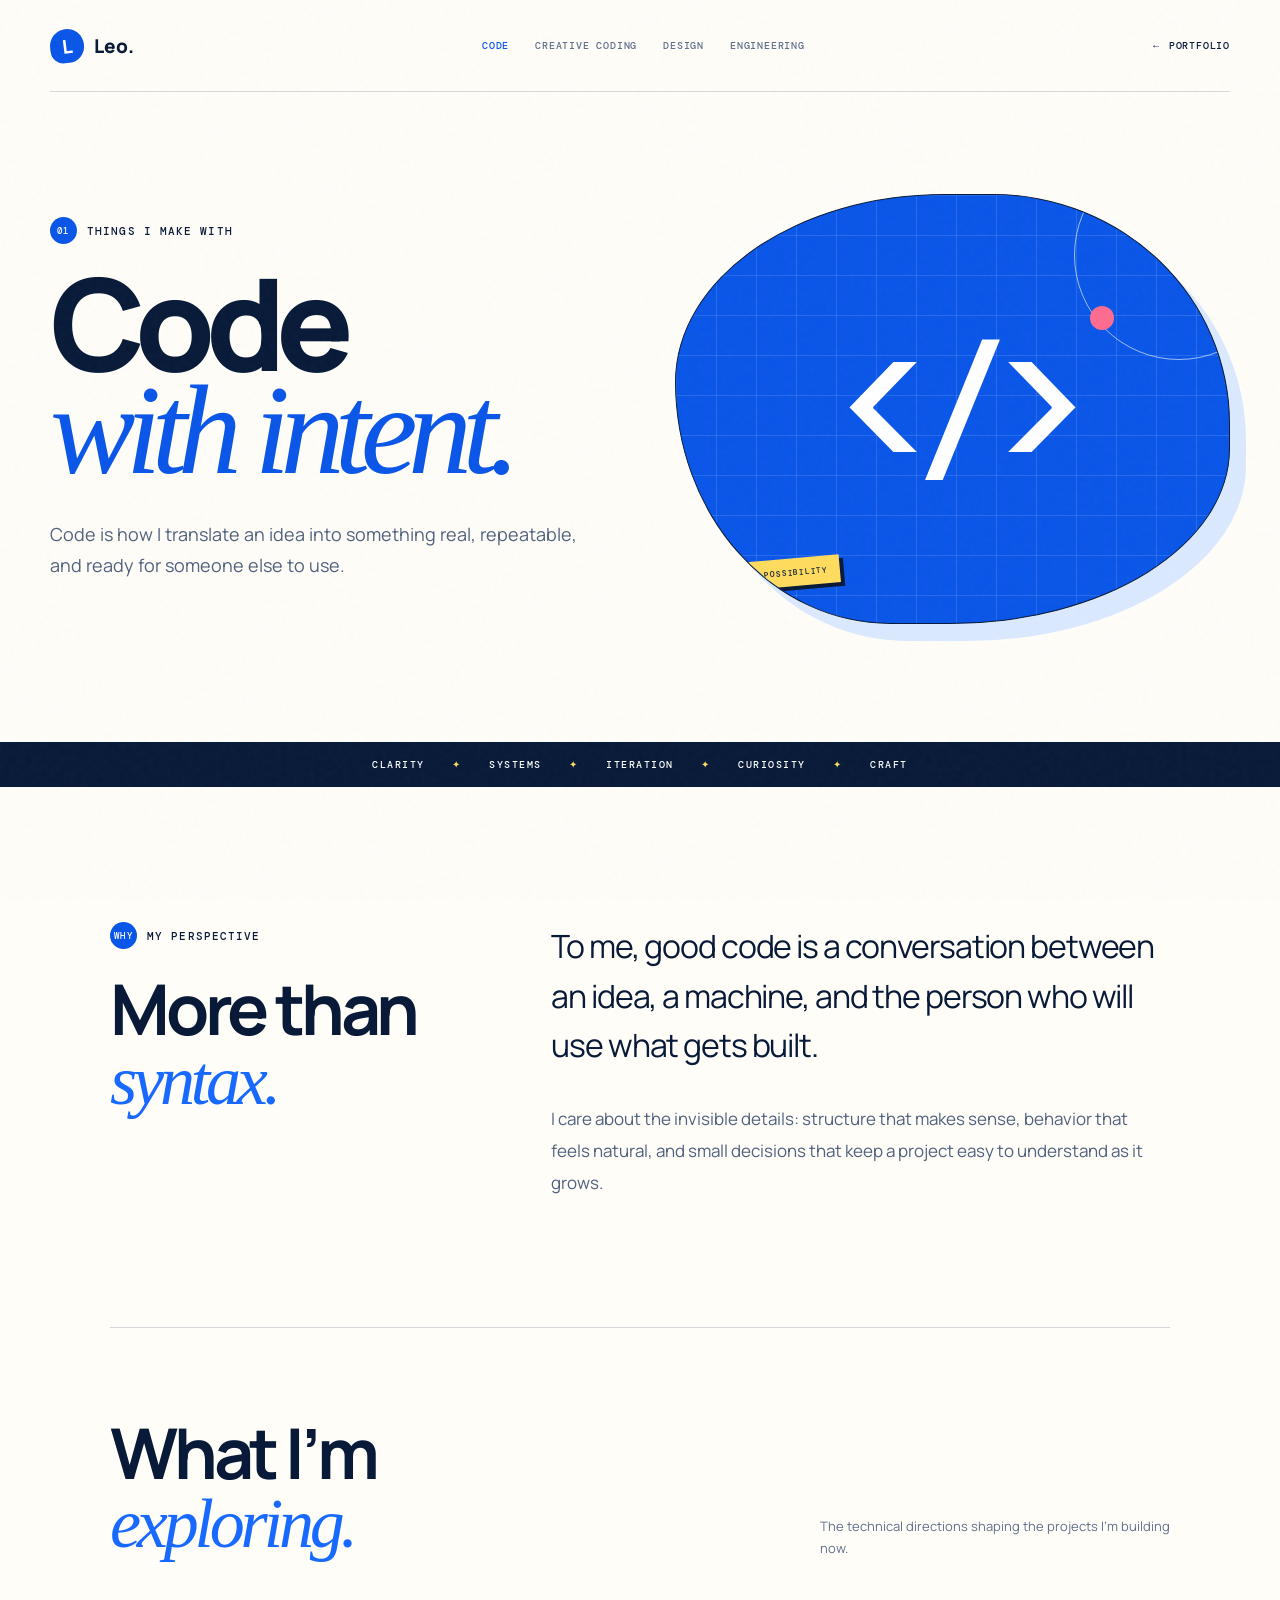
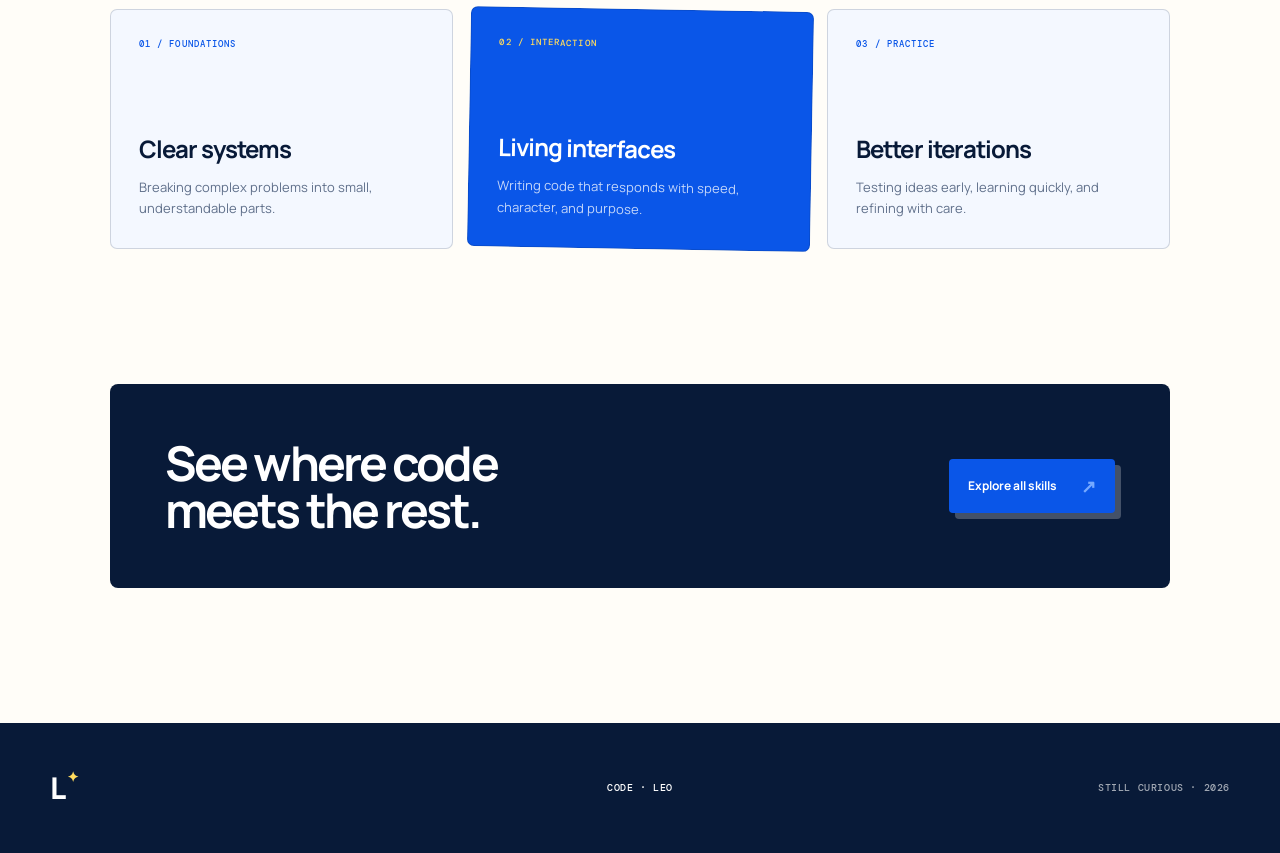
==== code.html @ 05eb2229 "Add interactive skill detail pages" ====
<!doctype html>
<html lang="en">
  <head>
    <meta charset="UTF-8" />
    <meta name="viewport" content="width=device-width, initial-scale=1.0" />
    <meta name="description" content="Leo's approach to code: clear systems, thoughtful logic, and ideas made real." />
    <title>Code — Leo</title>
    <link rel="preconnect" href="https://fonts.googleapis.com" />
    <link rel="preconnect" href="https://fonts.gstatic.com" crossorigin />
    <link href="https://fonts.googleapis.com/css2?family=DM+Mono:wght@400;500&family=Manrope:wght@400;500;600;700;800&display=swap" rel="stylesheet" />
    <link rel="stylesheet" href="styles.css" />
    <link rel="stylesheet" href="subject.css" />
  </head>
  <body class="subject-page code">
    <div class="page-noise" aria-hidden="true"></div>
    <header class="subject-header">
      <a class="brand" href="index.html" aria-label="Leo, return home"><span class="brand-mark">L</span><span>Leo.</span></a>
      <nav class="topic-nav" aria-label="Subject navigation">
        <a href="code.html" aria-current="page">Code</a><a href="creative-coding.html">Creative coding</a><a href="design.html">Design</a><a href="engineering.html">Engineering</a>
      </nav>
      <a class="back-home" href="index.html#skills" aria-label="Back to portfolio"><span>←</span> Portfolio</a>
    </header>
    <main>
      <section class="subject-hero">
        <div class="reveal">
          <p class="eyebrow"><span>01</span> Things I make with</p>
          <h1>Code<em>with intent.</em></h1>
          <p class="subject-lead">Code is how I translate an idea into something real, repeatable, and ready for someone else to use.</p>
        </div>
        <div class="subject-visual reveal" aria-label="Code illustration">
          <div class="visual-orbit"></div><strong class="mega-symbol">&lt;/&gt;</strong><span class="visual-note">LOGIC → POSSIBILITY</span>
        </div>
      </section>
      <div class="subject-marquee">clarity <span>✦</span> systems <span>✦</span> iteration <span>✦</span> curiosity <span>✦</span> craft</div>
      <section class="subject-content">
        <div class="subject-intro reveal">
          <div><p class="eyebrow"><span>WHY</span> My perspective</p><h2>More than<br /><em>syntax.</em></h2></div>
          <div class="subject-intro-copy">
            <p>To me, good code is a conversation between an idea, a machine, and the person who will use what gets built.</p>
            <p>I care about the invisible details: structure that makes sense, behavior that feels natural, and small decisions that keep a project easy to understand as it grows.</p>
          </div>
        </div>
        <div class="explore-block reveal">
          <div class="explore-heading"><h2>What I’m<br /><em>exploring.</em></h2><p>The technical directions shaping the projects I’m building now.</p></div>
          <div class="explore-grid">
            <article class="explore-card"><span class="mini-label">01 / FOUNDATIONS</span><div><h3>Clear systems</h3><p>Breaking complex problems into small, understandable parts.</p></div></article>
            <article class="explore-card"><span class="mini-label">02 / INTERACTION</span><div><h3>Living interfaces</h3><p>Writing code that responds with speed, character, and purpose.</p></div></article>
            <article class="explore-card"><span class="mini-label">03 / PRACTICE</span><div><h3>Better iterations</h3><p>Testing ideas early, learning quickly, and refining with care.</p></div></article>
          </div>
        </div>
      </section>
      <section class="subject-cta reveal"><h2>See where code<br />meets the rest.</h2><a class="button" href="index.html#skills">Explore all skills <span>↗</span></a></section>
    </main>
    <footer class="subject-footer"><div class="footer-mark">L<span>✦</span></div><p>Code · Leo</p><p>Still curious · <span id="year"></span></p></footer>
    <script src="script.js"></script>
  </body>
</html>
---- styles.css ----
:root {
  --ink: #081a38;
  --blue: #1769ff;
  --blue-dark: #0a48d6;
  --sky: #dcecff;
  --pale: #f4f8ff;
  --paper: #fffdf8;
  --line: rgba(8, 26, 56, 0.16);
  --mono: "DM Mono", monospace;
  --sans: "Manrope", sans-serif;
}

* { box-sizing: border-box; }

html { scroll-behavior: smooth; overflow-x: hidden; }

body {
  margin: 0;
  color: var(--ink);
  background: var(--paper);
  font-family: var(--sans);
  overflow-x: hidden;
}

::selection { color: white; background: var(--blue); }

.page-noise {
  position: fixed;
  inset: 0;
  opacity: .035;
  pointer-events: none;
  z-index: 20;
  background-image: url("data:image/svg+xml,%3Csvg viewBox='0 0 180 180' xmlns='http://www.w3.org/2000/svg'%3E%3Cfilter id='n'%3E%3CfeTurbulence type='fractalNoise' baseFrequency='.9' numOctaves='3' stitchTiles='stitch'/%3E%3C/filter%3E%3Crect width='100%25' height='100%25' filter='url(%23n)' opacity='.8'/%3E%3C/svg%3E");
}

a { color: inherit; text-decoration: none; }

.site-header {
  width: min(1240px, calc(100% - 48px));
  min-height: 92px;
  margin: 0 auto;
  display: flex;
  align-items: center;
  justify-content: space-between;
  border-bottom: 1px solid var(--line);
}

.brand { display: flex; align-items: center; gap: 10px; font-size: 19px; font-weight: 800; }

.brand-mark {
  display: grid;
  place-items: center;
  width: 34px;
  height: 34px;
  color: white;
  background: var(--blue);
  border-radius: 50% 50% 48% 38%;
  transform: rotate(-7deg);
}

nav { display: flex; gap: clamp(22px, 4vw, 52px); font-size: 13px; font-weight: 700; }
nav a { position: relative; }
nav a::after { content: ""; position: absolute; left: 0; bottom: -7px; width: 100%; height: 2px; background: var(--blue); transform: scaleX(0); transform-origin: right; transition: transform .25s ease; }
nav a:hover::after, nav a:focus-visible::after { transform: scaleX(1); transform-origin: left; }

.status-pill {
  display: flex;
  align-items: center;
  gap: 8px;
  padding: 9px 13px;
  border: 1px solid var(--line);
  border-radius: 999px;
  font: 500 10px var(--mono);
  letter-spacing: .04em;
  text-transform: uppercase;
}

.status-dot { width: 7px; height: 7px; background: #21b66f; border-radius: 50%; box-shadow: 0 0 0 4px rgba(33,182,111,.12); animation: pulse 2s infinite; }

.section-shell { width: min(1180px, calc(100% - 48px)); margin: 0 auto; }

.hero { min-height: 710px; padding: 86px 0 100px; display: grid; grid-template-columns: .95fr 1.05fr; gap: 64px; align-items: center; }

.eyebrow { display: flex; align-items: center; gap: 10px; margin: 0 0 25px; font: 500 11px var(--mono); letter-spacing: .1em; text-transform: uppercase; }
.eyebrow span { display: grid; place-items: center; width: 27px; height: 27px; color: white; background: var(--blue); border-radius: 50%; font-size: 9px; }

h1, h2, h3, p { margin-top: 0; }
h1 { margin-bottom: 30px; font-size: clamp(64px, 8.6vw, 118px); line-height: .84; letter-spacing: -.075em; font-weight: 800; }
h1 span { color: var(--blue); }
.scribble-wrap { position: relative; display: inline-block; transform: rotate(-2deg); }
.scribble-wrap::after { content: ""; position: absolute; left: 2%; bottom: -11%; width: 100%; height: 15px; border-top: 4px solid var(--blue); border-radius: 50%; transform: rotate(-1deg); opacity: .55; }

.hero-intro { max-width: 490px; margin-bottom: 34px; color: #40506c; font-size: 17px; line-height: 1.75; }
.hero-intro strong { color: var(--ink); }

.button { display: inline-flex; align-items: center; gap: 24px; padding: 15px 19px; color: white; background: var(--ink); border-radius: 4px; font-size: 12px; font-weight: 700; box-shadow: 6px 6px 0 var(--sky); transition: transform .2s, box-shadow .2s; }
.button span { color: #76a9ff; font-size: 18px; }
.button:hover { transform: translate(3px, 3px); box-shadow: 3px 3px 0 var(--sky); }

.hero-visual { position: relative; padding: 22px 4px 24px 20px; }
.hero-visual::before { content: ""; position: absolute; inset: -14% -8% -7% 2%; background: var(--sky); border-radius: 47% 53% 62% 38% / 52% 42% 58% 48%; transform: rotate(6deg); z-index: -1; }
.code-window { overflow: hidden; background: white; border: 1px solid rgba(8,26,56,.3); border-radius: 8px; box-shadow: 15px 18px 0 rgba(23,105,255,.18), 0 25px 60px rgba(8,26,56,.12); transform: rotate(1deg); }
.window-bar { height: 45px; padding: 0 15px; display: grid; grid-template-columns: 1fr auto 1fr; align-items: center; border-bottom: 1px solid var(--line); color: #66758e; font: 400 9px var(--mono); }
.window-bar > :last-child { text-align: right; }
.window-dots { display: flex; gap: 6px; }
.window-dots i { width: 7px; height: 7px; background: #cbd5e5; border-radius: 50%; }
.canvas { position: relative; height: 335px; overflow: hidden; background: var(--blue); cursor: crosshair; }
.canvas::before { content: ""; position: absolute; inset: 0; background-image: linear-gradient(rgba(255,255,255,.1) 1px, transparent 1px), linear-gradient(90deg, rgba(255,255,255,.1) 1px, transparent 1px); background-size: 34px 34px; }
.canvas-label { position: absolute; left: 34px; bottom: 34px; color: white; }
.canvas-label span { display: block; margin-bottom: 8px; font: 500 8px var(--mono); letter-spacing: .18em; opacity: .75; }
.canvas-label strong { font-size: clamp(21px, 3vw, 36px); letter-spacing: -.04em; }
.shape { position: absolute; display: block; transition: transform .18s ease-out; }
.shape-circle { width: 110px; height: 110px; top: 44px; left: 54px; background: #ffdc5e; border-radius: 50%; }
.shape-square { width: 86px; height: 86px; top: 72px; right: 52px; background: #ff6c8f; transform: rotate(14deg); }
.shape-pill { width: 155px; height: 40px; top: 188px; right: 52px; background: white; border-radius: 99px; transform: rotate(-20deg); }
.shape-ring { width: 62px; height: 62px; top: 185px; left: 116px; border: 14px solid #6ef2cb; border-radius: 50%; }
.cursor-bubble { position: absolute; top: 120px; left: 50%; display: grid; place-items: center; width: 52px; height: 52px; color: var(--blue); background: white; border-radius: 50%; font-size: 20px; box-shadow: 0 8px 24px rgba(8,26,56,.2); transform: translate(-50%, -50%); pointer-events: none; transition: left .12s ease-out, top .12s ease-out; }
.code-line { min-height: 37px; display: grid; grid-template-columns: 44px 1fr; align-items: center; border-top: 1px solid var(--line); font: 400 10px var(--mono); }
.code-line > span { color: #a3adc0; text-align: center; }
.code-line code b { color: #9a43e5; }
.code-line code em { color: var(--blue); font-style: normal; }
.float-tag { position: absolute; padding: 9px 12px; color: white; background: var(--ink); border-radius: 3px; font: 500 8px var(--mono); letter-spacing: .08em; box-shadow: 4px 4px 0 #79aaff; }
.tag-one { top: 8px; right: -9px; transform: rotate(4deg); }
.tag-two { left: -10px; bottom: 4px; color: var(--ink); background: #ffdc5e; box-shadow: 4px 4px 0 var(--ink); transform: rotate(-5deg); }
.spark { position: absolute; color: var(--blue); font-size: 28px; }
.spark-one { left: -32px; top: 80px; }
.spark-two { right: -42px; bottom: 95px; font-size: 18px; }

.marquee { overflow: hidden; color: white; background: var(--blue); border-block: 1px solid var(--ink); transform: rotate(-1deg) scale(1.02); }
.marquee-track { width: max-content; padding: 15px 0; display: flex; align-items: center; gap: 28px; animation: scroll 24s linear infinite; font: 500 11px var(--mono); letter-spacing: .09em; text-transform: uppercase; }
.marquee-track i { color: #ffdc5e; font-style: normal; }

.about, .experience, .skills, .projects { padding: 145px 0; }
.section-heading { display: grid; grid-template-columns: .85fr 1.15fr; align-items: end; margin-bottom: 64px; }
.section-heading .eyebrow { align-self: start; }
h2 { margin-bottom: 0; font-size: clamp(44px, 5.7vw, 75px); line-height: .98; letter-spacing: -.06em; }
h2 em { color: var(--blue); font-family: Georgia, serif; font-weight: 400; }

.about-grid { display: grid; grid-template-columns: 1.2fr .8fr; gap: 24px; }
.about-card { position: relative; min-height: 350px; padding: 48px; border: 1px solid var(--line); border-radius: 8px; }
.intro-card { background: var(--pale); }
.intro-card p { max-width: 660px; font-size: clamp(18px, 2.15vw, 27px); line-height: 1.5; letter-spacing: -.025em; }
.intro-card p:last-child { margin-bottom: 0; color: #60708b; font-size: 15px; letter-spacing: 0; }
.card-icon { position: absolute; right: 26px; top: 26px; display: grid; place-items: center; width: 38px; height: 38px; color: white; background: var(--blue); border-radius: 50%; }
.principle-card { overflow: hidden; display: flex; flex-direction: column; justify-content: space-between; color: white; background: var(--ink); }
.mini-label { font: 500 9px var(--mono); letter-spacing: .12em; text-transform: uppercase; }
blockquote { position: relative; margin: 40px 0 0; z-index: 2; font-family: Georgia, serif; font-size: clamp(32px, 4vw, 52px); line-height: 1.05; }
.orbit { position: absolute; width: 220px; height: 220px; right: -55px; bottom: -70px; border: 1px solid rgba(255,255,255,.4); border-radius: 50%; }
.orbit::before, .orbit::after { content: ""; position: absolute; inset: 25px; border: 1px solid rgba(255,255,255,.2); border-radius: 50%; }
.orbit::after { inset: 55px; }
.orbit span { position: absolute; width: 25px; height: 25px; left: 20px; top: 25px; background: #ffdc5e; border-radius: 50%; }

.experience { border-top: 1px solid var(--line); }
.timeline { margin-left: 42.5%; }
.timeline-item { position: relative; padding: 28px 0 40px 44px; display: grid; grid-template-columns: .9fr 1.1fr; gap: 40px; border-top: 1px solid var(--line); }
.timeline-marker { position: absolute; left: 0; top: 31px; bottom: -1px; width: 1px; background: var(--line); }
.timeline-marker span { position: absolute; left: -5px; top: 0; width: 11px; height: 11px; background: var(--blue); border: 3px solid var(--paper); border-radius: 50%; box-shadow: 0 0 0 1px var(--blue); }
.timeline-meta .mini-label { display: block; margin-bottom: 14px; color: var(--blue); }
.timeline h3 { margin: 0; font-size: 21px; letter-spacing: -.03em; }
.timeline-item > p { margin: 0; color: #60708b; font-size: 14px; line-height: 1.7; }
.muted-item { opacity: .52; }
.muted-item .timeline-marker span { background: var(--paper); box-shadow: 0 0 0 1px var(--ink); }

.skills { background: var(--pale); width: 100%; max-width: none; padding-inline: max(24px, calc((100% - 1180px) / 2)); }
.skill-grid { display: grid; grid-template-columns: repeat(4, 1fr); gap: 15px; }
.skill-card { position: relative; min-height: 320px; padding: 25px; display: flex; flex-direction: column; justify-content: flex-end; overflow: hidden; background: white; border: 1px solid var(--line); border-radius: 7px; transition: transform .3s, box-shadow .3s; }
.skill-card:hover { transform: translateY(-8px) rotate(-1deg); box-shadow: 10px 12px 0 var(--sky); }
.skill-card:focus-visible { outline: 3px solid var(--blue); outline-offset: 5px; }
.skill-card.featured { color: white; background: var(--blue); transform: rotate(1.5deg); }
.skill-card.featured:hover { transform: rotate(0) translateY(-8px); box-shadow: 10px 12px 0 #aacbff; }
.skill-number { position: absolute; top: 22px; left: 24px; font: 500 9px var(--mono); opacity: .6; }
.skill-symbol { position: absolute; top: 46px; right: 28px; font: 500 48px var(--mono); color: var(--blue); }
.featured .skill-symbol { color: #ffdc5e; }
.skill-card h3 { margin-bottom: 12px; font-size: 24px; letter-spacing: -.04em; }
.skill-card p { margin: 0 0 24px; color: #60708b; font-size: 13px; line-height: 1.6; }
.featured p { color: rgba(255,255,255,.75); }
.skill-link-hint { display: flex; align-items: center; justify-content: space-between; padding-top: 15px; border-top: 1px solid var(--line); font: 500 9px var(--mono); letter-spacing: .12em; }
.skill-link-hint b { font-size: 16px; transition: transform .25s ease; }
.skill-card:hover .skill-link-hint b { transform: translate(3px, -3px); }
.featured .skill-link-hint { border-color: rgba(255,255,255,.25); }

.project-lab { display: grid; grid-template-columns: 1.25fr .75fr; overflow: hidden; border: 1px solid var(--ink); border-radius: 8px; box-shadow: 12px 12px 0 var(--sky); }
.lab-visual { position: relative; min-height: 450px; overflow: hidden; background: var(--blue); }
.blueprint-grid { position: absolute; inset: 0; background-image: linear-gradient(rgba(255,255,255,.11) 1px, transparent 1px), linear-gradient(90deg, rgba(255,255,255,.11) 1px, transparent 1px); background-size: 40px 40px; }
.lab-visual svg { position: absolute; width: 80%; left: 10%; top: 21%; fill: none; stroke: #ffdc5e; stroke-width: 3; stroke-linecap: round; stroke-dasharray: 9 12; }
.project-shape { position: absolute; display: grid; place-items: center; z-index: 2; color: var(--ink); background: white; font: 500 12px var(--mono); box-shadow: 7px 7px 0 rgba(8,26,56,.32); }
.ps-one { left: 12%; top: 18%; width: 110px; height: 110px; color: white; background: #ff6c8f; border-radius: 50%; font: 800 46px var(--sans); transform: rotate(-9deg); }
.ps-two { right: 14%; top: 20%; width: 78px; height: 78px; transform: rotate(8deg); }
.ps-three { right: 21%; bottom: 15%; width: 105px; height: 53px; background: #6ef2cb; border-radius: 99px; font-size: 20px; transform: rotate(-12deg); }
.lab-copy { padding: clamp(35px, 5vw, 64px); display: flex; flex-direction: column; justify-content: center; background: white; }
.lab-copy .mini-label { margin-bottom: 22px; color: var(--blue); }
.lab-copy h3 { margin-bottom: 22px; font-size: clamp(27px, 3vw, 40px); line-height: 1.05; letter-spacing: -.05em; }
.lab-copy p { margin-bottom: 36px; color: #60708b; font-size: 14px; line-height: 1.75; }
.progress-label { margin-bottom: 10px; display: flex; justify-content: space-between; font: 500 9px var(--mono); letter-spacing: .1em; }
.progress-track { height: 5px; overflow: hidden; background: var(--sky); border-radius: 99px; }
.progress-track span { display: block; width: 37%; height: 100%; background: var(--blue); border-radius: inherit; }

footer { min-height: 160px; padding: 0 max(24px, calc((100% - 1180px) / 2)); display: grid; grid-template-columns: 1fr 1fr 1fr; align-items: center; color: white; background: var(--ink); font: 500 10px var(--mono); letter-spacing: .06em; text-transform: uppercase; }
footer p { margin: 0; }
footer p:nth-child(2) { text-align: center; }
footer p:last-child { text-align: right; opacity: .62; }
.footer-mark { font: 800 30px var(--sans); }
.footer-mark span { color: #ffdc5e; font-size: 14px; vertical-align: top; }

.reveal { opacity: 0; transform: translateY(24px); transition: opacity .7s ease, transform .7s cubic-bezier(.2,.7,.2,1); }
.reveal.visible { opacity: 1; transform: translateY(0); }

@keyframes pulse { 50% { box-shadow: 0 0 0 7px rgba(33,182,111,0); } }
@keyframes scroll { to { transform: translateX(-50%); } }

@media (max-width: 900px) {
  .site-header { width: min(100% - 32px, 1180px); }
  nav { display: none; }
  .section-shell { width: min(100% - 40px, 700px); }
  .hero { min-height: auto; grid-template-columns: 1fr; gap: 75px; padding: 70px 0 110px; }
  .hero-copy { text-align: center; }
  .hero-copy .eyebrow { justify-content: center; }
  .hero-intro { margin-inline: auto; }
  .hero-visual { max-width: 620px; width: 100%; margin: auto; }
  .section-heading { grid-template-columns: 1fr; gap: 22px; }
  .about-grid, .project-lab { grid-template-columns: 1fr; }
  .timeline { margin-left: 0; }
  .skill-grid { grid-template-columns: repeat(2, 1fr); }
  .skills { padding-inline: 20px; }
  .lab-visual { min-height: 390px; }
}

@media (max-width: 560px) {
  .site-header { min-height: 74px; }
  .status-pill { font-size: 0; padding: 10px; }
  h1 { font-size: clamp(58px, 20vw, 88px); }
  .hero { padding-top: 56px; }
  .canvas { height: 280px; }
  .shape-circle { width: 85px; height: 85px; left: 28px; }
  .shape-square { width: 65px; height: 65px; right: 30px; }
  .shape-pill { right: 25px; width: 125px; }
  .shape-ring { left: 80px; }
  .float-tag, .spark { display: none; }
  .about, .experience, .skills, .projects { padding-block: 100px; }
  .about-card { min-height: 320px; padding: 34px 28px; }
  .timeline-item { grid-template-columns: 1fr; gap: 18px; padding-left: 30px; }
  .skill-grid { grid-template-columns: 1fr; }
  .skill-card { min-height: 260px; }
  .lab-visual { min-height: 320px; }
  footer { padding-block: 35px; grid-template-columns: 1fr; gap: 18px; text-align: center; }
  footer p:nth-child(2), footer p:last-child { text-align: center; }
}

@media (prefers-reduced-motion: reduce) {
  *, *::before, *::after { scroll-behavior: auto !important; animation-duration: .01ms !important; animation-iteration-count: 1 !important; transition-duration: .01ms !important; }
}
---- subject.css ----
.subject-page {
  --accent: #1769ff;
  --accent-soft: #dcecff;
  background: var(--paper);
}

.subject-page.creative { --accent: #1769ff; --accent-soft: #dcecff; }
.subject-page.code { --accent: #0a56e8; --accent-soft: #dbe9ff; }
.subject-page.design { --accent: #1769ff; --accent-soft: #ffe4ec; }
.subject-page.engineering { --accent: #0b54d1; --accent-soft: #d9f8ee; }

.subject-page .brand-mark,
.subject-page .eyebrow span { background: var(--accent); }

.subject-header {
  width: min(1180px, calc(100% - 48px));
  min-height: 92px;
  margin: 0 auto;
  display: flex;
  align-items: center;
  justify-content: space-between;
  border-bottom: 1px solid var(--line);
}

.back-home,
.topic-nav a {
  font: 500 10px var(--mono);
  letter-spacing: .08em;
  text-transform: uppercase;
}

.back-home { display: flex; align-items: center; gap: 9px; }
.back-home span { transition: transform .2s ease; }
.back-home:hover span { transform: translateX(-4px); }
.topic-nav { display: flex; gap: 26px; }
.topic-nav a { padding: 8px 0; color: #60708b; }
.topic-nav a:hover, .topic-nav a[aria-current="page"] { color: var(--accent); }

.subject-hero {
  width: min(1180px, calc(100% - 48px));
  min-height: 650px;
  margin: 0 auto;
  padding: 88px 0 105px;
  display: grid;
  grid-template-columns: 1fr 1fr;
  gap: 70px;
  align-items: center;
}

.subject-hero h1 { margin-bottom: 34px; font-size: clamp(72px, 10vw, 138px); }
.subject-hero h1 em { display: block; color: var(--accent); font-family: Georgia, serif; font-weight: 400; }
.subject-lead { max-width: 540px; color: #50617d; font-size: 18px; line-height: 1.75; }

.subject-visual {
  position: relative;
  min-height: 430px;
  display: grid;
  place-items: center;
  overflow: hidden;
  color: white;
  background: var(--accent);
  border: 1px solid var(--ink);
  border-radius: 50% 44% 52% 40% / 45% 55% 42% 58%;
  box-shadow: 16px 17px 0 var(--accent-soft);
  transform: rotate(2deg);
}

.subject-visual::before { content: ""; position: absolute; inset: 0; background-image: linear-gradient(rgba(255,255,255,.12) 1px,transparent 1px),linear-gradient(90deg,rgba(255,255,255,.12) 1px,transparent 1px); background-size: 40px 40px; }
.mega-symbol { position: relative; z-index: 2; font: 500 clamp(84px, 13vw, 165px) var(--mono); letter-spacing: -.12em; }
.visual-note { position: absolute; left: 30px; bottom: 35px; z-index: 2; padding: 9px 12px; color: var(--ink); background: #ffdc5e; box-shadow: 4px 4px 0 var(--ink); font: 500 8px var(--mono); letter-spacing: .1em; transform: rotate(-5deg); }
.visual-orbit { position: absolute; width: 210px; height: 210px; right: -55px; top: -45px; border: 1px solid rgba(255,255,255,.6); border-radius: 50%; }
.visual-orbit::after { content: ""; position: absolute; width: 24px; height: 24px; left: 15px; bottom: 29px; background: #ff6c8f; border-radius: 50%; }

.subject-marquee { padding: 16px; color: white; background: var(--ink); overflow: hidden; text-align: center; font: 500 10px var(--mono); letter-spacing: .15em; word-spacing: 20px; text-transform: uppercase; }
.subject-marquee span { color: #ffdc5e; }

.subject-content { width: min(1060px, calc(100% - 48px)); margin: 0 auto; padding: 135px 0; }
.subject-intro { display: grid; grid-template-columns: .75fr 1.25fr; gap: 70px; margin-bottom: 110px; }
.subject-intro h2, .explore-block h2 { font-size: clamp(42px, 5.8vw, 70px); }
.subject-intro-copy p { color: #50617d; font-size: 17px; line-height: 1.9; }
.subject-intro-copy p:first-child { color: var(--ink); font-size: clamp(22px, 2.6vw, 32px); line-height: 1.55; letter-spacing: -.035em; }

.explore-block { padding-top: 90px; border-top: 1px solid var(--line); }
.explore-heading { display: flex; align-items: end; justify-content: space-between; gap: 30px; margin-bottom: 50px; }
.explore-heading p { max-width: 350px; margin: 0; color: #60708b; font-size: 13px; line-height: 1.7; }
.explore-grid { display: grid; grid-template-columns: repeat(3, 1fr); gap: 16px; }
.explore-card { min-height: 240px; padding: 28px; display: flex; flex-direction: column; justify-content: space-between; background: var(--pale); border: 1px solid var(--line); border-radius: 7px; }
.explore-card:nth-child(2) { background: var(--accent); color: white; transform: rotate(1deg); }
.explore-card .mini-label { color: var(--accent); }
.explore-card:nth-child(2) .mini-label { color: #ffdc5e; }
.explore-card h3 { margin: 35px 0 0; font-size: 24px; letter-spacing: -.04em; }
.explore-card p { margin: 12px 0 0; color: #60708b; font-size: 13px; line-height: 1.65; }
.explore-card:nth-child(2) p { color: rgba(255,255,255,.76); }

.subject-cta { width: min(1060px, calc(100% - 48px)); margin: 0 auto 135px; padding: 55px; display: flex; align-items: center; justify-content: space-between; gap: 35px; color: white; background: var(--ink); border-radius: 8px; }
.subject-cta h2 { margin: 0; font-size: clamp(28px, 4vw, 48px); }
.subject-cta .button { background: var(--accent); box-shadow: 6px 6px 0 rgba(255,255,255,.24); white-space: nowrap; }

.subject-footer { min-height: 130px; }

@media (max-width: 900px) {
  .subject-header, .subject-hero { width: min(100% - 40px, 700px); }
  .topic-nav { display: none; }
  .subject-hero { grid-template-columns: 1fr; text-align: center; }
  .subject-hero .eyebrow { justify-content: center; }
  .subject-lead { margin-inline: auto; }
  .subject-visual { width: min(520px, 100%); margin: auto; }
  .subject-intro { grid-template-columns: 1fr; gap: 35px; }
  .explore-heading { align-items: start; flex-direction: column; }
  .explore-grid { grid-template-columns: 1fr; }
  .explore-card { min-height: 210px; }
}

@media (max-width: 560px) {
  .subject-header { min-height: 74px; }
  .subject-hero { padding: 65px 0 90px; gap: 50px; }
  .subject-hero h1 { font-size: clamp(62px, 22vw, 92px); }
  .subject-visual { min-height: 330px; box-shadow: 9px 10px 0 var(--accent-soft); }
  .subject-content { padding: 95px 0; }
  .subject-intro { margin-bottom: 80px; }
  .explore-block { padding-top: 70px; }
  .subject-cta { margin-bottom: 90px; padding: 38px 28px; flex-direction: column; align-items: flex-start; }
}
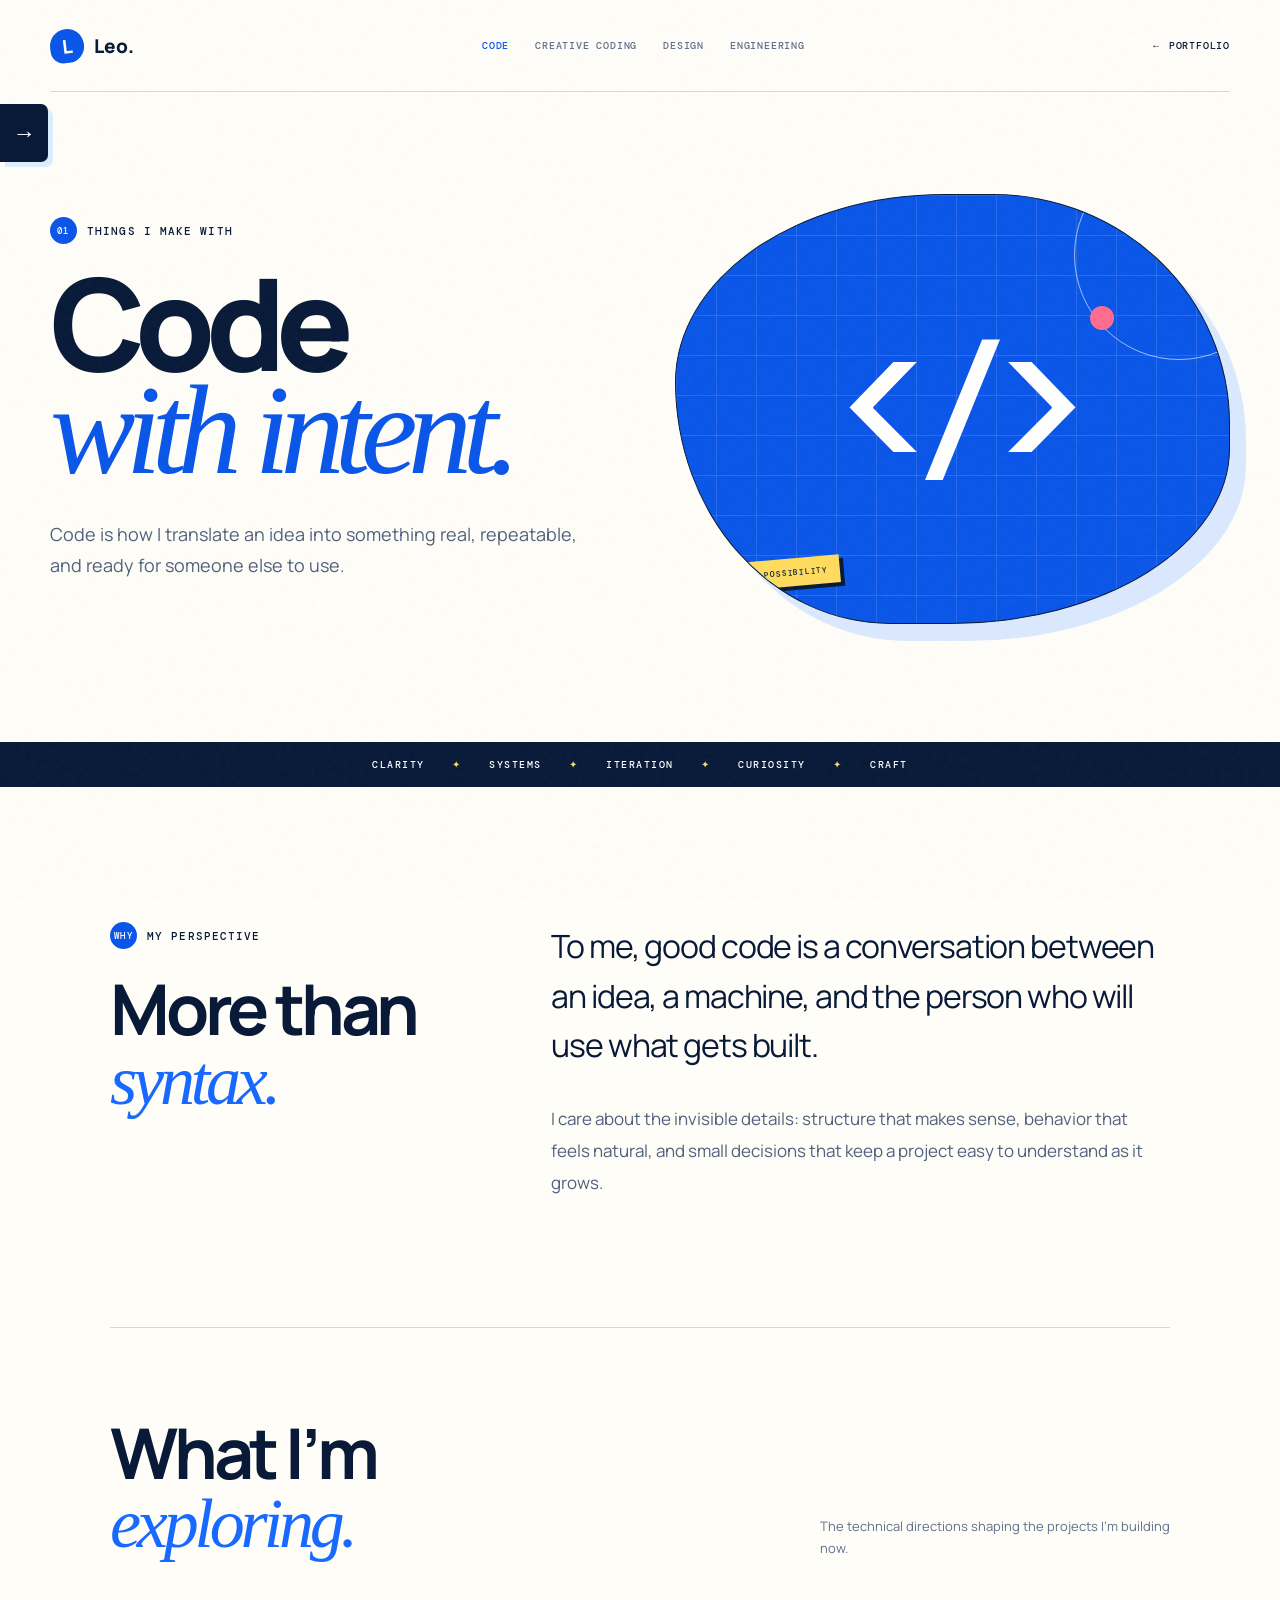
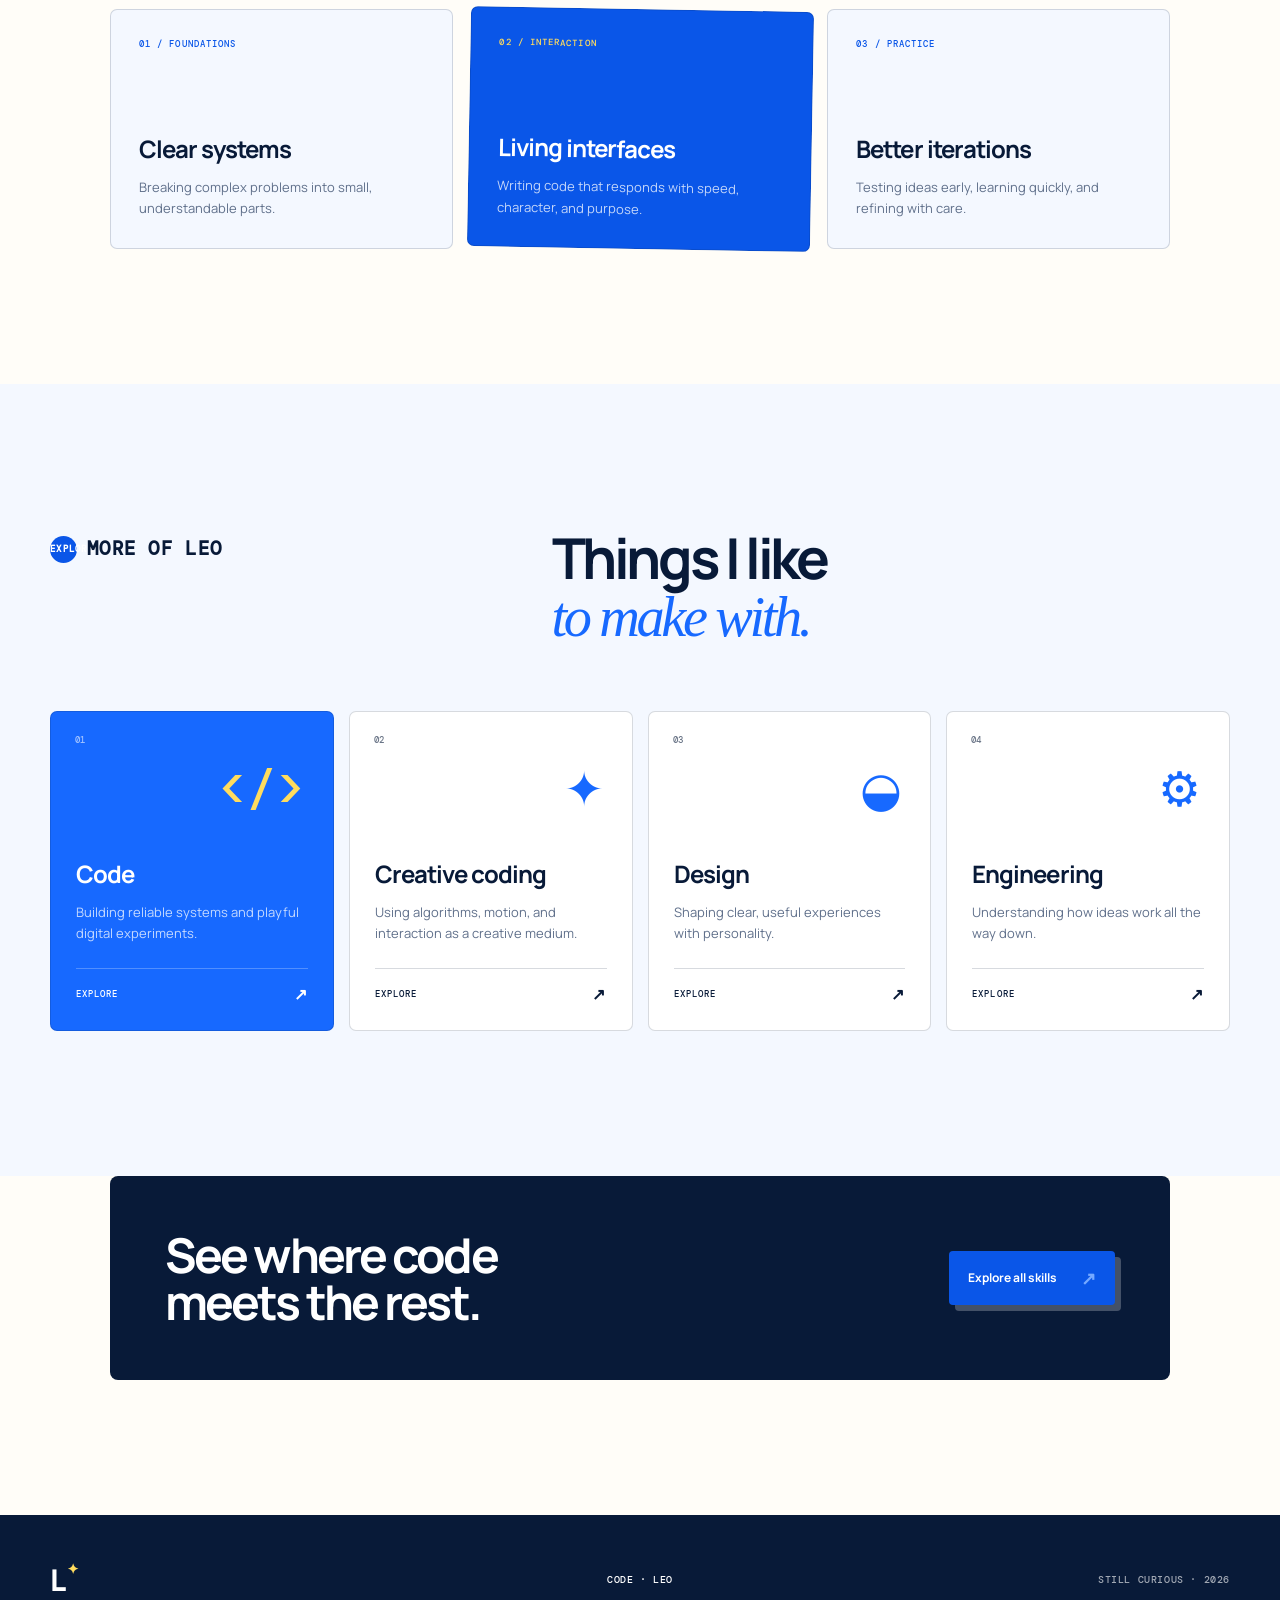
==== commit a14abe8c: "Update portfolio navigation and experience sections" ====
--- a/code.html
+++ b/code.html
@@ -11,8 +11,12 @@
     <link rel="stylesheet" href="styles.css" />
     <link rel="stylesheet" href="subject.css" />
   </head>
-  <body class="subject-page code">
+  <body class="subject-page code" data-topic="code">
     <div class="page-noise" aria-hidden="true"></div>
+    <aside class="topic-sidebar" aria-label="Explore topics">
+      <button class="topic-toggle" type="button" aria-expanded="false" aria-controls="topic-menu" aria-label="Open topic navigation"><span>→</span></button>
+      <div class="topic-menu" id="topic-menu"><p class="topic-menu-label">Explore Leo</p><a href="index.html#about">About Leo</a><a href="index.html#personality">Personality</a><a href="code.html">Code</a><a href="creative-coding.html">Creative coding</a><a href="design.html">Design</a><a href="engineering.html">Engineering</a><a href="index.html#personality">Games & sports</a><a href="index.html#personality">School & activities</a><a href="index.html#projects">Current experiments</a><a href="index.html#experience">Future goals</a></div>
+    </aside>
     <header class="subject-header">
       <a class="brand" href="index.html" aria-label="Leo, return home"><span class="brand-mark">L</span><span>Leo.</span></a>
       <nav class="topic-nav" aria-label="Subject navigation">
@@ -49,6 +53,15 @@
           </div>
         </div>
       </section>
+      <section class="skills subject-skills" aria-labelledby="subject-skills-title">
+        <div class="section-heading reveal"><p class="eyebrow"><span>EXPLORE</span> More of Leo</p><h2 id="subject-skills-title">Things I like<br /><em>to make with.</em></h2></div>
+        <div class="skill-grid">
+          <a class="skill-card reveal" data-topic="code" href="code.html" aria-label="Learn more about Code"><span class="skill-number">01</span><div class="skill-symbol" aria-hidden="true">&lt;/&gt;</div><h3>Code</h3><p>Building reliable systems and playful digital experiments.</p><span class="skill-link-hint">EXPLORE <b>↗</b></span></a>
+          <a class="skill-card reveal" data-topic="creative-coding" href="creative-coding.html" aria-label="Learn more about Creative Coding"><span class="skill-number">02</span><div class="skill-symbol" aria-hidden="true">✦</div><h3>Creative coding</h3><p>Using algorithms, motion, and interaction as a creative medium.</p><span class="skill-link-hint">EXPLORE <b>↗</b></span></a>
+          <a class="skill-card reveal" data-topic="design" href="design.html" aria-label="Learn more about Design"><span class="skill-number">03</span><div class="skill-symbol" aria-hidden="true">◒</div><h3>Design</h3><p>Shaping clear, useful experiences with personality.</p><span class="skill-link-hint">EXPLORE <b>↗</b></span></a>
+          <a class="skill-card reveal" data-topic="engineering" href="engineering.html" aria-label="Learn more about Engineering"><span class="skill-number">04</span><div class="skill-symbol" aria-hidden="true">⚙</div><h3>Engineering</h3><p>Understanding how ideas work all the way down.</p><span class="skill-link-hint">EXPLORE <b>↗</b></span></a>
+        </div>
+      </section>
       <section class="subject-cta reveal"><h2>See where code<br />meets the rest.</h2><a class="button" href="index.html#skills">Explore all skills <span>↗</span></a></section>
     </main>
     <footer class="subject-footer"><div class="footer-mark">L<span>✦</span></div><p>Code · Leo</p><p>Still curious · <span id="year"></span></p></footer>
--- a/styles.css
+++ b/styles.css
@@ -32,6 +32,16 @@
   z-index: 20;
   background-image: url("data:image/svg+xml,%3Csvg viewBox='0 0 180 180' xmlns='http://www.w3.org/2000/svg'%3E%3Cfilter id='n'%3E%3CfeTurbulence type='fractalNoise' baseFrequency='.9' numOctaves='3' stitchTiles='stitch'/%3E%3C/filter%3E%3Crect width='100%25' height='100%25' filter='url(%23n)' opacity='.8'/%3E%3C/svg%3E");
 }
+
+.topic-sidebar { position: fixed; left: 0; top: 104px; z-index: 30; display: flex; align-items: flex-start; }
+.topic-toggle { width: 48px; height: 58px; display: grid; place-items: center; color: white; background: var(--ink); border: 0; border-radius: 0 7px 7px 0; box-shadow: 5px 5px 0 var(--sky); cursor: pointer; }
+.topic-toggle span { display: block; font-size: 23px; transition: transform .3s ease; }
+.topic-menu { width: 0; min-height: 0; overflow: hidden; padding: 0; color: white; background: var(--ink); border-radius: 0 8px 8px 0; opacity: 0; transform: translateX(-12px); transition: width .35s ease, min-height .35s ease, padding .35s ease, opacity .25s ease, transform .35s ease; }
+.topic-sidebar.is-open .topic-menu { width: min(48vw, 560px); min-height: min(670px, calc(100vh - 138px)); padding: 42px 42px; opacity: 1; transform: translateX(0); }
+.topic-sidebar.is-open .topic-toggle span { transform: rotate(180deg); }
+.topic-menu-label { margin: 0 0 24px; color: #ffdc5e; font: 500 12px var(--mono); letter-spacing: .14em; text-transform: uppercase; }
+.topic-menu a { display: block; padding: 12px 0; color: rgba(255,255,255,.78); font-size: clamp(16px, 1.8vw, 22px); font-weight: 600; white-space: nowrap; }
+.topic-menu a:hover, .topic-menu a:focus-visible { color: white; transform: translateX(4px); outline: none; }
 
 a { color: inherit; text-decoration: none; }
 
@@ -130,9 +140,10 @@
 .marquee-track { width: max-content; padding: 15px 0; display: flex; align-items: center; gap: 28px; animation: scroll 24s linear infinite; font: 500 11px var(--mono); letter-spacing: .09em; text-transform: uppercase; }
 .marquee-track i { color: #ffdc5e; font-style: normal; }
 
-.about, .experience, .skills, .projects { padding: 145px 0; }
+.about, .personality, .experience, .skills, .projects { padding: 145px 0; }
 .section-heading { display: grid; grid-template-columns: .85fr 1.15fr; align-items: end; margin-bottom: 64px; }
-.section-heading .eyebrow { align-self: start; }
+.section-heading .eyebrow { align-self: start; margin-top: 7px; font-size: clamp(15px, 1.45vw, 19px); font-weight: 700; letter-spacing: .07em; }
+.section-heading h2 { font-size: clamp(36px, 4.4vw, 60px); line-height: 1.02; }
 h2 { margin-bottom: 0; font-size: clamp(44px, 5.7vw, 75px); line-height: .98; letter-spacing: -.06em; }
 h2 em { color: var(--blue); font-family: Georgia, serif; font-weight: 400; }
 
@@ -150,6 +161,27 @@
 .orbit::after { inset: 55px; }
 .orbit span { position: absolute; width: 25px; height: 25px; left: 20px; top: 25px; background: #ffdc5e; border-radius: 50%; }
 
+.personality { border-top: 1px solid var(--line); }
+.personality-layout { display: grid; grid-template-columns: .9fr 1.1fr; gap: 24px; align-items: stretch; }
+.personality-collage { position: relative; min-height: 390px; overflow: hidden; padding: 40px; background: #ffdc5e; border: 1px solid var(--ink); border-radius: 8px; transform: rotate(-1deg); box-shadow: 12px 12px 0 var(--blue); }
+.personality-collage::before { content: ""; position: absolute; inset: 22px; border: 1px dashed rgba(8,26,56,.34); border-radius: 48% 52% 44% 56%; transform: rotate(9deg); }
+.personality-note { position: absolute; left: 40px; bottom: 42px; z-index: 2; }
+.personality-note .mini-label { display: block; margin-bottom: 18px; }
+.personality-note strong { display: block; font-size: clamp(25px, 3.2vw, 43px); line-height: .98; letter-spacing: -.06em; }
+.sticker { position: absolute; z-index: 3; display: grid; place-items: center; text-align: center; font: 500 10px var(--mono); letter-spacing: .08em; }
+.sticker-smile { top: 38px; right: 34px; width: 78px; height: 78px; background: #ff6c8f; border-radius: 50%; transform: rotate(12deg); }
+.sticker-game { top: 144px; right: 72px; width: 82px; height: 52px; color: white; background: var(--blue); border-radius: 4px; transform: rotate(-9deg); }
+.sticker-ball { right: 38px; bottom: 42px; width: 62px; height: 62px; color: white; background: var(--ink); border-radius: 50%; font-size: 42px; line-height: 1; }
+.sticker-wave { left: 42px; top: 42px; color: var(--blue); font-size: 17px; transform: rotate(-12deg); }
+.personality-conversation { min-height: 390px; padding: 44px; display: flex; flex-direction: column; justify-content: center; background: var(--pale); border: 1px solid var(--line); border-radius: 8px; }
+.conversation-kicker { margin-bottom: 18px; color: var(--blue); font: 500 10px var(--mono); letter-spacing: .1em; text-transform: uppercase; }
+.conversation-prompt { max-width: 520px; margin-bottom: 28px; font-size: clamp(25px, 3.2vw, 42px); line-height: 1.05; letter-spacing: -.06em; }
+.question-list { display: flex; flex-wrap: wrap; gap: 9px; }
+.question-list button { padding: 11px 13px; color: var(--ink); background: white; border: 1px solid var(--line); border-radius: 999px; font: 500 11px var(--sans); cursor: pointer; transition: color .2s, background .2s, transform .2s; }
+.question-list button:hover, .question-list button:focus-visible { color: white; background: var(--blue); transform: translateY(-3px); outline: none; }
+.conversation-answer { margin: 28px 0 0; padding-top: 18px; border-top: 1px solid var(--line); color: #60708b; font-size: 14px; line-height: 1.65; }
+.conversation-answer span { float: right; color: var(--blue); font-size: 20px; }
+
 .experience { border-top: 1px solid var(--line); }
 .timeline { margin-left: 42.5%; }
 .timeline-item { position: relative; padding: 28px 0 40px 44px; display: grid; grid-template-columns: .9fr 1.1fr; gap: 40px; border-top: 1px solid var(--line); }
@@ -160,6 +192,18 @@
 .timeline-item > p { margin: 0; color: #60708b; font-size: 14px; line-height: 1.7; }
 .muted-item { opacity: .52; }
 .muted-item .timeline-marker span { background: var(--paper); box-shadow: 0 0 0 1px var(--ink); }
+
+.experience-feature { margin-top: 72px; padding: clamp(32px, 5vw, 62px); color: white; background: var(--blue); border-radius: 8px; box-shadow: 12px 12px 0 var(--sky); }
+.experience-feature-intro { margin-bottom: 42px; }
+.experience-feature .mini-label { display: block; margin-bottom: 24px; color: #ffdc5e; }
+.experience-feature h3 { margin: 0; font-size: clamp(30px, 4vw, 56px); line-height: .98; letter-spacing: -.06em; }
+.experience-feature h3 em { color: #ffdc5e; font-family: Georgia, serif; font-weight: 400; }
+.experience-feature-grid { display: grid; grid-template-columns: repeat(4, 1fr); gap: 1px; background: rgba(255,255,255,.35); }
+.experience-feature-grid article { min-height: 210px; padding: 24px; background: var(--blue); }
+.feature-number { color: #ffdc5e; font: 500 10px var(--mono); }
+.experience-feature-grid h4 { margin: 38px 0 12px; font-size: 19px; letter-spacing: -.035em; }
+.experience-feature-grid p { margin: 0; color: rgba(255,255,255,.82); font-size: 13px; line-height: 1.7; }
+
 
 .skills { background: var(--pale); width: 100%; max-width: none; padding-inline: max(24px, calc((100% - 1180px) / 2)); }
 .skill-grid { display: grid; grid-template-columns: repeat(4, 1fr); gap: 15px; }
@@ -220,6 +264,7 @@
   .section-heading { grid-template-columns: 1fr; gap: 22px; }
   .about-grid, .project-lab { grid-template-columns: 1fr; }
   .timeline { margin-left: 0; }
+  .experience-feature-grid { grid-template-columns: repeat(2, 1fr); }
   .skill-grid { grid-template-columns: repeat(2, 1fr); }
   .skills { padding-inline: 20px; }
   .lab-visual { min-height: 390px; }
@@ -228,6 +273,8 @@
 @media (max-width: 560px) {
   .site-header { min-height: 74px; }
   .status-pill { font-size: 0; padding: 10px; }
+  .topic-sidebar { top: 86px; }
+  .topic-sidebar.is-open .topic-menu { width: calc(100vw - 70px); min-height: calc(100vh - 108px); padding: 30px 24px; }
   h1 { font-size: clamp(58px, 20vw, 88px); }
   .hero { padding-top: 56px; }
   .canvas { height: 280px; }
@@ -236,10 +283,14 @@
   .shape-pill { right: 25px; width: 125px; }
   .shape-ring { left: 80px; }
   .float-tag, .spark { display: none; }
-  .about, .experience, .skills, .projects { padding-block: 100px; }
+  .about, .personality, .experience, .skills, .projects { padding-block: 100px; }
   .about-card { min-height: 320px; padding: 34px 28px; }
+  .personality-layout { grid-template-columns: 1fr; }
+  .personality-collage, .personality-conversation { min-height: 340px; }
+  .personality-conversation { padding: 34px 28px; }
   .timeline-item { grid-template-columns: 1fr; gap: 18px; padding-left: 30px; }
   .skill-grid { grid-template-columns: 1fr; }
+  .experience-feature-grid { grid-template-columns: 1fr; }
   .skill-card { min-height: 260px; }
   .lab-visual { min-height: 320px; }
   footer { padding-block: 35px; grid-template-columns: 1fr; gap: 18px; text-align: center; }
